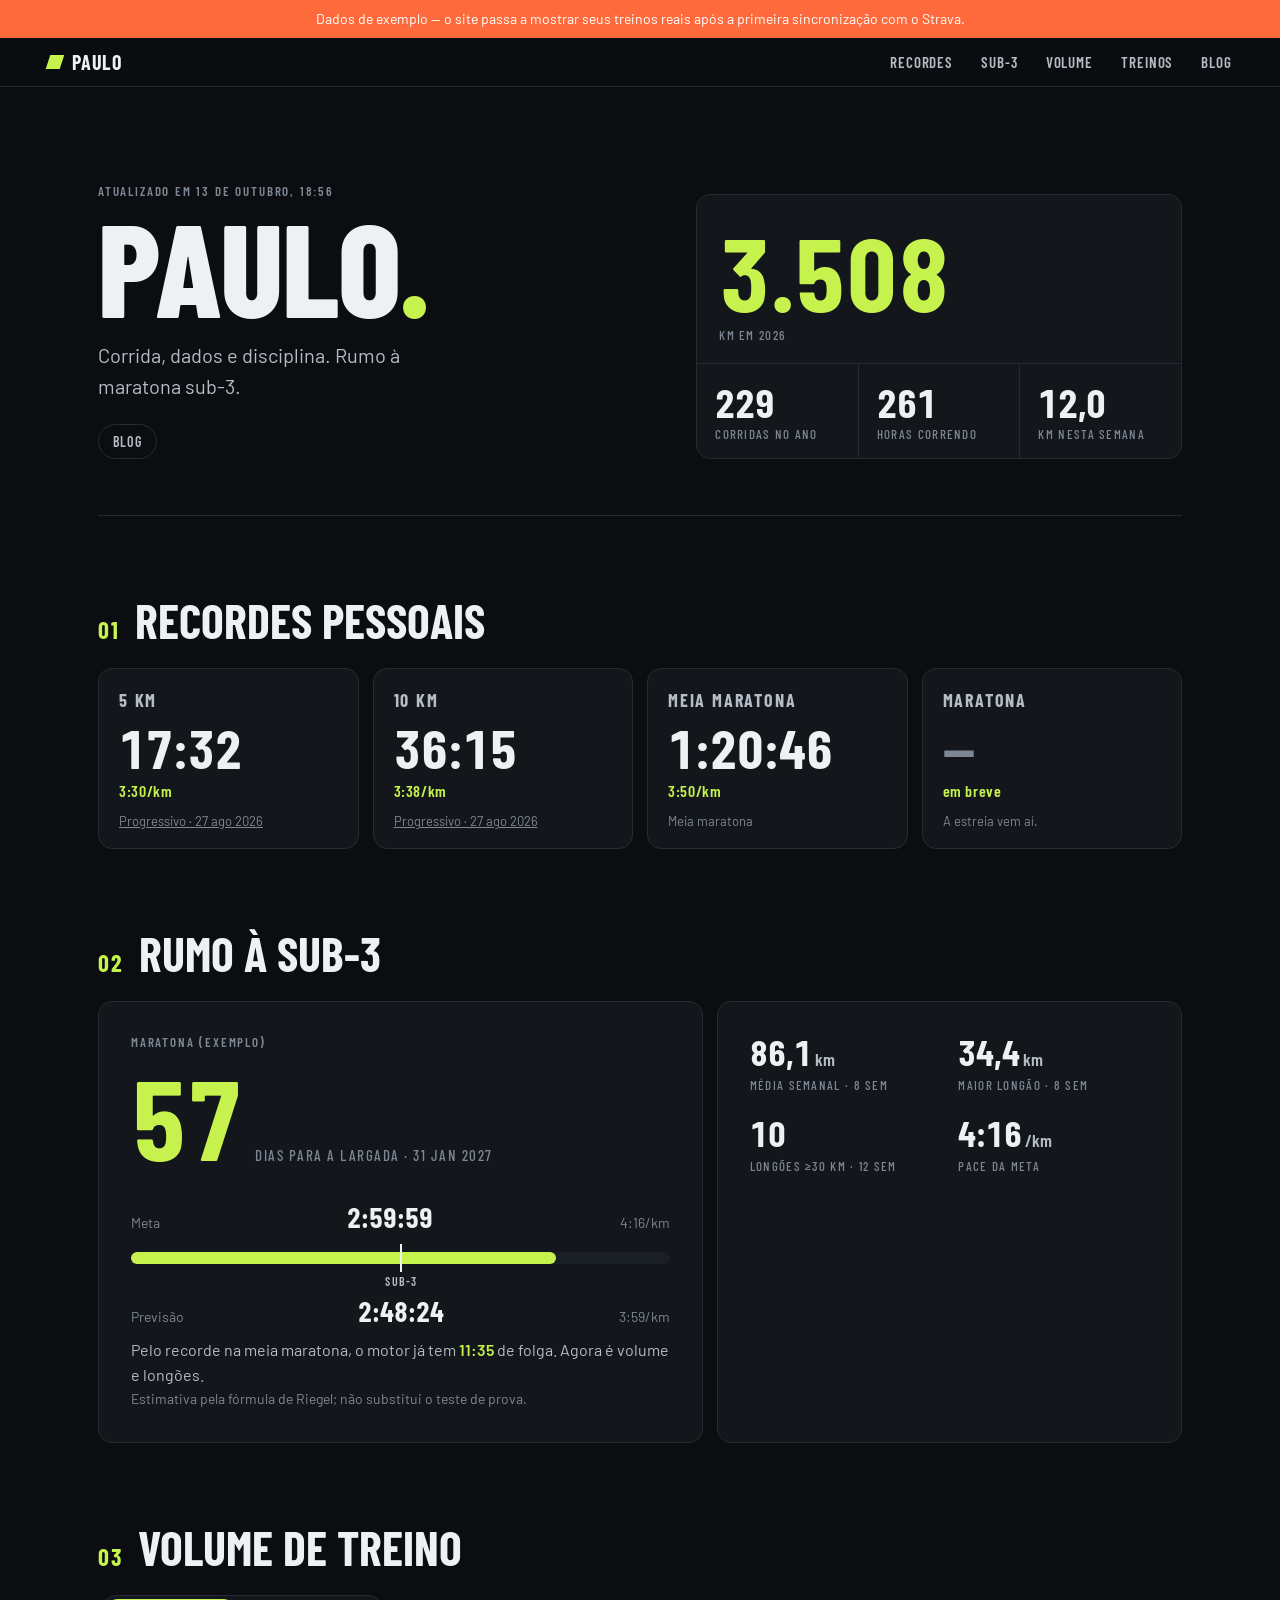
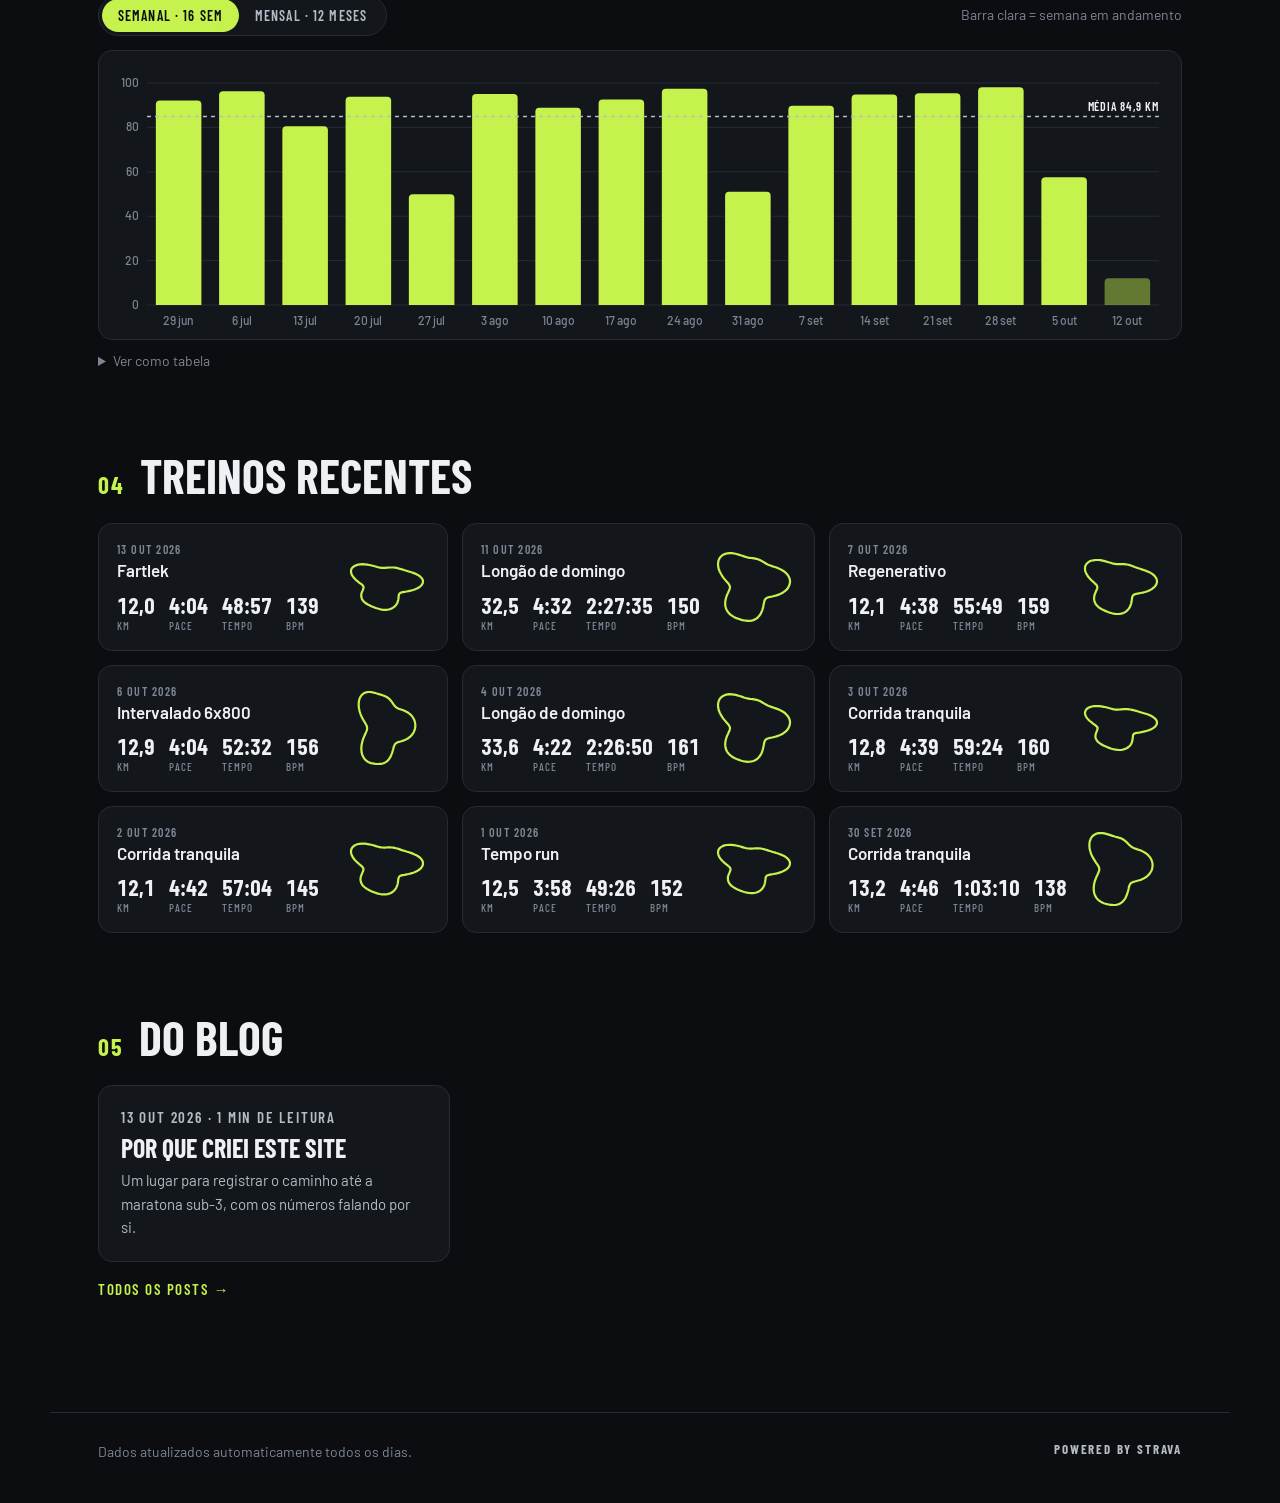
==== site-strava/index.html @ 5a10c97c "Add files via upload" ====
<!doctype html>
<html lang="pt-BR">
<head>
<meta charset="utf-8">
<meta name="viewport" content="width=device-width, initial-scale=1">
<title>Paulo · Corrida</title>
<meta name="description" content="Treinos, recordes e o caminho até a maratona sub-3, direto do Strava.">
<meta name="theme-color" content="#0b0d10">
<link rel="preconnect" href="https://fonts.googleapis.com">
<link rel="preconnect" href="https://fonts.gstatic.com" crossorigin>
<link href="https://fonts.googleapis.com/css2?family=Barlow+Condensed:wght@500;600;700;800&family=Barlow:wght@400;500;600&display=swap" rel="stylesheet">
<link rel="stylesheet" href="assets/style.css">
<link rel="icon" href="assets/icon.svg" type="image/svg+xml">
</head>
<body>
<header class="topbar">
  <a class="brand" href="./"><span class="brand-mark"></span><span id="brand-name">Corrida</span></a>
  <nav>
    <a href="#recordes">Recordes</a>
    <a href="#sub3">Sub-3</a>
    <a href="#volume">Volume</a>
    <a href="#atividades">Treinos</a>
    <a href="blog.html">Blog</a>
  </nav>
</header>

<main>
  <section class="hero">
    <div class="hero-text">
      <p class="eyebrow" id="updated">Carregando dados…</p>
      <h1 id="name">&nbsp;</h1>
      <p class="tagline" id="tagline"></p>
      <div class="links" id="links"></div>
    </div>
    <div class="hero-stats">
      <div class="stat big"><span class="num" id="ytd-km">–</span><span class="lbl">km em <span id="year"></span></span></div>
      <div class="stat"><span class="num" id="ytd-runs">–</span><span class="lbl">corridas no ano</span></div>
      <div class="stat"><span class="num" id="ytd-hours">–</span><span class="lbl">horas correndo</span></div>
      <div class="stat"><span class="num" id="week-km">–</span><span class="lbl">km nesta semana</span></div>
    </div>
  </section>

  <section id="recordes" class="block">
    <h2><span class="idx">01</span>Recordes pessoais</h2>
    <div class="pr-grid" id="prs"></div>
  </section>

  <section id="sub3" class="block">
    <h2><span class="idx">02</span>Rumo à sub-3</h2>
    <div class="sub3">
      <div class="sub3-main">
        <p class="eyebrow" id="race-name">Maratona</p>
        <div class="countdown" id="countdown"></div>
        <div class="gauge" id="gauge"></div>
      </div>
      <div class="sub3-metrics" id="sub3-metrics"></div>
    </div>
  </section>

  <section id="volume" class="block">
    <h2><span class="idx">03</span>Volume de treino</h2>
    <div class="chart-head">
      <div class="seg" role="tablist">
        <button class="on" data-view="weekly" role="tab" aria-selected="true">Semanal<span class="opt"> · 16 sem</span></button>
        <button data-view="monthly" role="tab" aria-selected="false">Mensal<span class="opt"> · 12 meses</span></button>
      </div>
      <p class="chart-note" id="chart-note"></p>
    </div>
    <div class="chart" id="chart"></div>
    <details class="table-view"><summary>Ver como tabela</summary><div id="chart-table"></div></details>
  </section>

  <section id="atividades" class="block">
    <h2><span class="idx">04</span>Treinos recentes</h2>
    <div class="acts" id="acts"></div>
  </section>

  <section id="blog" class="block">
    <h2><span class="idx">05</span>Do blog</h2>
    <div class="posts" id="posts"></div>
    <a class="more" href="blog.html">Todos os posts →</a>
  </section>
</main>

<footer class="foot">
  <span>Dados atualizados automaticamente todos os dias.</span>
  <span class="powered">Powered by Strava</span>
</footer>

<div class="tip" id="tip" role="tooltip"></div>
<script src="assets/app.js"></script>
</body>
</html>
---- site-strava/assets/style.css ----
:root {
  --bg: #0b0d10;
  --surface: #13161b;
  --surface-2: #1a1e25;
  --line: #262b33;
  --text: #eef1f4;
  --text-2: #b4bcc6;
  --muted: #7d8794;
  --accent: #c6f24e;       /* verde-limão: cor de destaque */
  --accent-ink: #0b0d10;
  --hot: #ff6a3d;          /* provas */
  --radius: 14px;
  --display: "Barlow Condensed", "Arial Narrow", sans-serif;
  --body: "Barlow", system-ui, sans-serif;
}

* { box-sizing: border-box; }
html { scroll-behavior: smooth; scroll-padding-top: 72px; }
body {
  margin: 0;
  background: var(--bg);
  color: var(--text);
  font: 400 16px/1.55 var(--body);
  -webkit-font-smoothing: antialiased;
}
a { color: inherit; }
img { max-width: 100%; }

/* ---------- topo */
.topbar {
  position: sticky; top: 0; z-index: 10;
  display: flex; align-items: center; justify-content: space-between; gap: 16px;
  padding: 14px clamp(16px, 4vw, 48px);
  background: rgba(11, 13, 16, .82);
  backdrop-filter: blur(12px);
  border-bottom: 1px solid var(--line);
}
.brand { display: flex; align-items: center; gap: 10px; text-decoration: none;
  font: 700 20px/1 var(--display); letter-spacing: .04em; text-transform: uppercase; }
.brand-mark { width: 14px; height: 14px; background: var(--accent); transform: skewX(-18deg); }
.topbar nav { display: flex; gap: clamp(10px, 2.4vw, 28px); overflow-x: auto; scrollbar-width: none; }
.topbar nav a { text-decoration: none; color: var(--text-2); font: 600 15px var(--display);
  letter-spacing: .06em; text-transform: uppercase; white-space: nowrap; }
.topbar nav a:hover { color: var(--accent); }

main { max-width: 1180px; margin: 0 auto; padding: 0 clamp(16px, 4vw, 48px); }

/* ---------- hero */
.hero {
  display: grid; grid-template-columns: 1.1fr 1fr; gap: clamp(24px, 5vw, 64px);
  align-items: end; padding: clamp(40px, 8vw, 96px) 0 clamp(32px, 5vw, 56px);
  border-bottom: 1px solid var(--line);
}
.eyebrow { margin: 0 0 10px; color: var(--muted); font: 600 13px var(--display);
  letter-spacing: .14em; text-transform: uppercase; }
h1 { margin: 0; font: 800 clamp(56px, 11vw, 132px)/.86 var(--display);
  text-transform: uppercase; letter-spacing: -.01em; }
h1 .dot { color: var(--accent); }
.tagline { margin: 18px 0 0; max-width: 32ch; color: var(--text-2); font-size: clamp(17px, 2vw, 20px); }
.links { display: flex; flex-wrap: wrap; gap: 10px; margin-top: 22px; }
.links a { padding: 8px 14px; border: 1px solid var(--line); border-radius: 999px; text-decoration: none;
  font: 600 14px var(--display); letter-spacing: .08em; text-transform: uppercase; color: var(--text-2); }
.links a:hover { border-color: var(--accent); color: var(--accent); }

.hero-stats { display: grid; grid-template-columns: repeat(3, 1fr); gap: 1px; background: var(--line);
  border: 1px solid var(--line); border-radius: var(--radius); overflow: hidden; }
.stat { background: var(--surface); padding: 18px 18px 16px; display: flex; flex-direction: column; gap: 4px; }
.stat.big { grid-column: 1 / -1; padding: 24px 22px 20px; }
.num { font: 700 clamp(30px, 4vw, 40px)/1 var(--display); font-variant-numeric: tabular-nums; }
.stat.big .num { font-size: clamp(64px, 9vw, 104px); color: var(--accent); }
.lbl { color: var(--muted); font: 500 13px var(--display); letter-spacing: .1em; text-transform: uppercase; }

/* ---------- blocos */
.block { padding: clamp(40px, 7vw, 80px) 0 0; }
h2 { display: flex; align-items: baseline; gap: 14px; margin: 0 0 24px;
  font: 700 clamp(30px, 4.6vw, 48px)/1 var(--display); text-transform: uppercase; }
.idx { color: var(--accent); font-size: .5em; letter-spacing: .1em; }

/* ---------- recordes */
.pr-grid { display: grid; grid-template-columns: repeat(4, 1fr); gap: 14px; }
.pr { position: relative; background: var(--surface); border: 1px solid var(--line); border-radius: var(--radius);
  padding: 20px 20px 18px; overflow: hidden; }
.pr::after { content: ""; position: absolute; inset: auto 0 0 0; height: 3px; background: var(--accent);
  transform: scaleX(0); transform-origin: left; transition: transform .4s; }
.pr:hover::after { transform: scaleX(1); }
.pr-dist { font: 700 18px var(--display); letter-spacing: .1em; text-transform: uppercase; color: var(--text-2); }
.pr-time { margin: 10px 0 6px; font: 700 clamp(40px, 5vw, 54px)/1 var(--display); font-variant-numeric: tabular-nums; }
.pr-pace { color: var(--accent); font: 600 16px var(--display); letter-spacing: .04em; }
.pr-meta { margin-top: 12px; color: var(--muted); font-size: 13px; line-height: 1.4; }
.pr.empty .pr-time { color: var(--muted); }

/* ---------- sub-3 */
.sub3 { display: grid; grid-template-columns: 1.3fr 1fr; gap: 14px; }
.sub3-main, .sub3-metrics { background: var(--surface); border: 1px solid var(--line); border-radius: var(--radius);
  padding: clamp(20px, 3vw, 32px); }
.countdown { display: flex; align-items: baseline; gap: 12px; margin-bottom: 28px; }
.countdown .num { font-size: clamp(64px, 10vw, 112px); color: var(--accent); }
.countdown .lbl { font-size: 15px; }
.gauge-row { display: flex; justify-content: space-between; align-items: baseline; gap: 12px; margin-bottom: 10px; }
.gauge-row strong { font: 700 28px var(--display); font-variant-numeric: tabular-nums; }
.gauge-row span { color: var(--muted); font-size: 14px; }
.track { position: relative; height: 12px; border-radius: 999px; background: var(--surface-2); margin: 18px 0 30px; }
.track .fill { position: absolute; inset: 0 auto 0 0; border-radius: 999px; background: var(--accent); }
.track .mark { position: absolute; top: -8px; bottom: -8px; width: 2px; background: var(--text); }
.track .mark span { position: absolute; top: 30px; left: 50%; transform: translateX(-50%); white-space: nowrap;
  font: 600 12px var(--display); letter-spacing: .1em; text-transform: uppercase; color: var(--text-2); }
.verdict { margin: 6px 0 0; color: var(--text-2); }
.verdict b { color: var(--accent); font-weight: 600; }
.sub3-metrics { display: grid; grid-template-columns: 1fr 1fr; gap: 22px 18px; align-content: start; }
.metric .num { font-size: 36px; }
.metric .unit { font: 600 18px var(--display); color: var(--text-2); margin-left: 3px; }
.metric .lbl { display: block; margin-top: 4px; }

/* ---------- gráfico */
.chart-head { display: flex; justify-content: space-between; align-items: center; flex-wrap: wrap; gap: 12px; margin-bottom: 14px; }
.seg { display: inline-flex; background: var(--surface); border: 1px solid var(--line); border-radius: 999px; padding: 3px; }
.seg button { border: 0; background: none; color: var(--text-2); padding: 8px 16px; border-radius: 999px; cursor: pointer;
  font: 600 14px var(--display); letter-spacing: .08em; text-transform: uppercase; }
.seg button.on { background: var(--accent); color: var(--accent-ink); }
.chart-note { margin: 0; color: var(--muted); font-size: 14px; }
.chart { background: var(--surface); border: 1px solid var(--line); border-radius: var(--radius); padding: 20px 14px 8px; }
.chart svg { display: block; width: 100%; height: auto; overflow: visible; }
.chart .grid line { stroke: var(--line); stroke-width: 1; }
.chart .axis text { fill: var(--muted); font: 500 12px var(--body); }
.chart .bar { fill: var(--accent); transition: opacity .15s; }
.chart .bar.current { fill: var(--accent); opacity: .45; }
.chart .avg { stroke: var(--text-2); stroke-width: 1.5; stroke-dasharray: 4 4; }
.chart .avg-lbl { paint-order: stroke; stroke: var(--surface); stroke-width: 5px; stroke-linejoin: round; fill: var(--text); font: 600 12px var(--display); letter-spacing: .08em; text-transform: uppercase; }
.chart .hit { fill: transparent; cursor: default; }
.chart g.col:hover .bar { opacity: 1; filter: brightness(1.15); }
.chart svg:hover g.col:not(:hover) .bar { opacity: .4; }
.table-view { margin-top: 10px; color: var(--muted); font-size: 14px; }
.table-view summary { cursor: pointer; }
.table-view table { width: 100%; max-width: 420px; border-collapse: collapse; margin-top: 10px; color: var(--text-2); }
.table-view td, .table-view th { text-align: left; padding: 6px 8px; border-bottom: 1px solid var(--line); font-variant-numeric: tabular-nums; }
.table-view td:last-child, .table-view th:last-child { text-align: right; }

.tip { position: fixed; z-index: 20; pointer-events: none; opacity: 0; transform: translate(-50%, -100%);
  background: var(--text); color: var(--bg); padding: 8px 12px; border-radius: 8px; font-size: 13px; line-height: 1.35;
  white-space: nowrap; transition: opacity .1s; }
.tip b { font: 700 18px var(--display); }

/* ---------- atividades */
.acts { display: grid; grid-template-columns: repeat(3, 1fr); gap: 14px; }
.act { display: grid; grid-template-columns: 1fr 84px; gap: 12px; background: var(--surface); border: 1px solid var(--line);
  border-radius: var(--radius); padding: 18px; text-decoration: none; transition: border-color .2s, transform .2s; }
.act:hover { border-color: #3a414c; transform: translateY(-2px); }
.act-date { color: var(--muted); font: 600 12px var(--display); letter-spacing: .12em; text-transform: uppercase; }
.act-name { margin: 4px 0 12px; font: 600 17px/1.25 var(--body); }
.act-stats { display: grid; grid-template-columns: repeat(4, auto); justify-content: start; gap: 14px; }
.act-stats div { display: flex; flex-direction: column; }
.act-stats b { font: 700 22px/1 var(--display); font-variant-numeric: tabular-nums; }
.act-stats small { color: var(--muted); font: 500 11px var(--display); letter-spacing: .1em; text-transform: uppercase; margin-top: 3px; }
.route { width: 84px; height: 84px; align-self: center; }
.route path { fill: none; stroke: var(--accent); stroke-width: 2.2; stroke-linejoin: round; stroke-linecap: round; }
.race-tag { display: inline-block; margin-left: 8px; padding: 2px 7px; border-radius: 4px; background: var(--hot); color: #fff;
  font: 700 11px var(--display); letter-spacing: .1em; vertical-align: 1px; }

/* ---------- blog */
.posts { display: grid; grid-template-columns: repeat(3, 1fr); gap: 14px; }
.post-card { display: flex; flex-direction: column; gap: 8px; background: var(--surface); border: 1px solid var(--line);
  border-radius: var(--radius); padding: 22px; text-decoration: none; transition: border-color .2s; }
.post-card:hover { border-color: var(--accent); }
.post-card .act-date { margin: 0; }
.post-card h3 { margin: 0; font: 700 26px/1.05 var(--display); text-transform: uppercase; }
.post-card p { margin: 0; color: var(--text-2); font-size: 15px; }
.more { display: inline-block; margin-top: 18px; color: var(--accent); text-decoration: none;
  font: 600 15px var(--display); letter-spacing: .1em; text-transform: uppercase; }
.empty-note { color: var(--muted); }

/* ---------- páginas do blog */
.page { max-width: 760px; margin: 0 auto; padding: clamp(40px, 7vw, 80px) clamp(16px, 4vw, 24px) 0; }
.page h1 { font-size: clamp(48px, 9vw, 88px); }
.post-list { display: grid; gap: 14px; margin-top: 36px; }
.article h1 { font-size: clamp(40px, 7vw, 68px); line-height: .95; }
.article .meta { color: var(--muted); font: 600 13px var(--display); letter-spacing: .12em; text-transform: uppercase; margin: 16px 0 36px; }
.prose { font-size: 18px; line-height: 1.75; color: #d9dee4; }
.prose h2 { font-size: 32px; margin: 44px 0 14px; display: block; }
.prose h3 { font: 700 24px var(--display); text-transform: uppercase; margin: 32px 0 10px; }
.prose a { color: var(--accent); }
.prose blockquote { margin: 28px 0; padding: 4px 0 4px 20px; border-left: 3px solid var(--accent); color: var(--text-2); font-style: italic; }
.prose code { background: var(--surface-2); padding: 2px 6px; border-radius: 4px; font-size: .88em; }
.prose pre { background: var(--surface); border: 1px solid var(--line); padding: 16px; border-radius: 10px; overflow-x: auto; }
.prose pre code { background: none; padding: 0; }
.prose img { border-radius: 10px; }
.prose table { border-collapse: collapse; width: 100%; }
.prose td, .prose th { border-bottom: 1px solid var(--line); padding: 8px; text-align: left; }
.back { display: inline-block; margin-bottom: 28px; color: var(--muted); text-decoration: none;
  font: 600 14px var(--display); letter-spacing: .1em; text-transform: uppercase; }
.back:hover { color: var(--accent); }

/* ---------- rodapé */
.foot { max-width: 1180px; margin: clamp(56px, 9vw, 110px) auto 0; padding: 28px clamp(16px, 4vw, 48px) 40px;
  display: flex; justify-content: space-between; flex-wrap: wrap; gap: 12px; border-top: 1px solid var(--line);
  color: var(--muted); font-size: 14px; }
.powered { font: 700 13px var(--display); letter-spacing: .14em; text-transform: uppercase; color: var(--text-2); }

.demo-banner { background: var(--hot); color: #fff; text-align: center; padding: 8px 16px; font-size: 14px; }

/* ---------- responsivo */
@media (max-width: 960px) {
  .hero, .sub3 { grid-template-columns: 1fr; }
  .pr-grid { grid-template-columns: repeat(2, 1fr); }
  .acts, .posts { grid-template-columns: repeat(2, 1fr); }
}
@media (max-width: 620px) {
  .topbar nav a:not([href="blog.html"]) { display: none; }
  .acts, .posts { grid-template-columns: 1fr; }
  .pr { padding: 16px; }
  .seg .opt { display: none; }
  .hero-stats { grid-template-columns: repeat(3, 1fr); }
  .stat { padding: 14px 12px; }
  .num { font-size: 28px; }
}
@media (prefers-reduced-motion: reduce) { * { transition: none !important; scroll-behavior: auto !important; } }
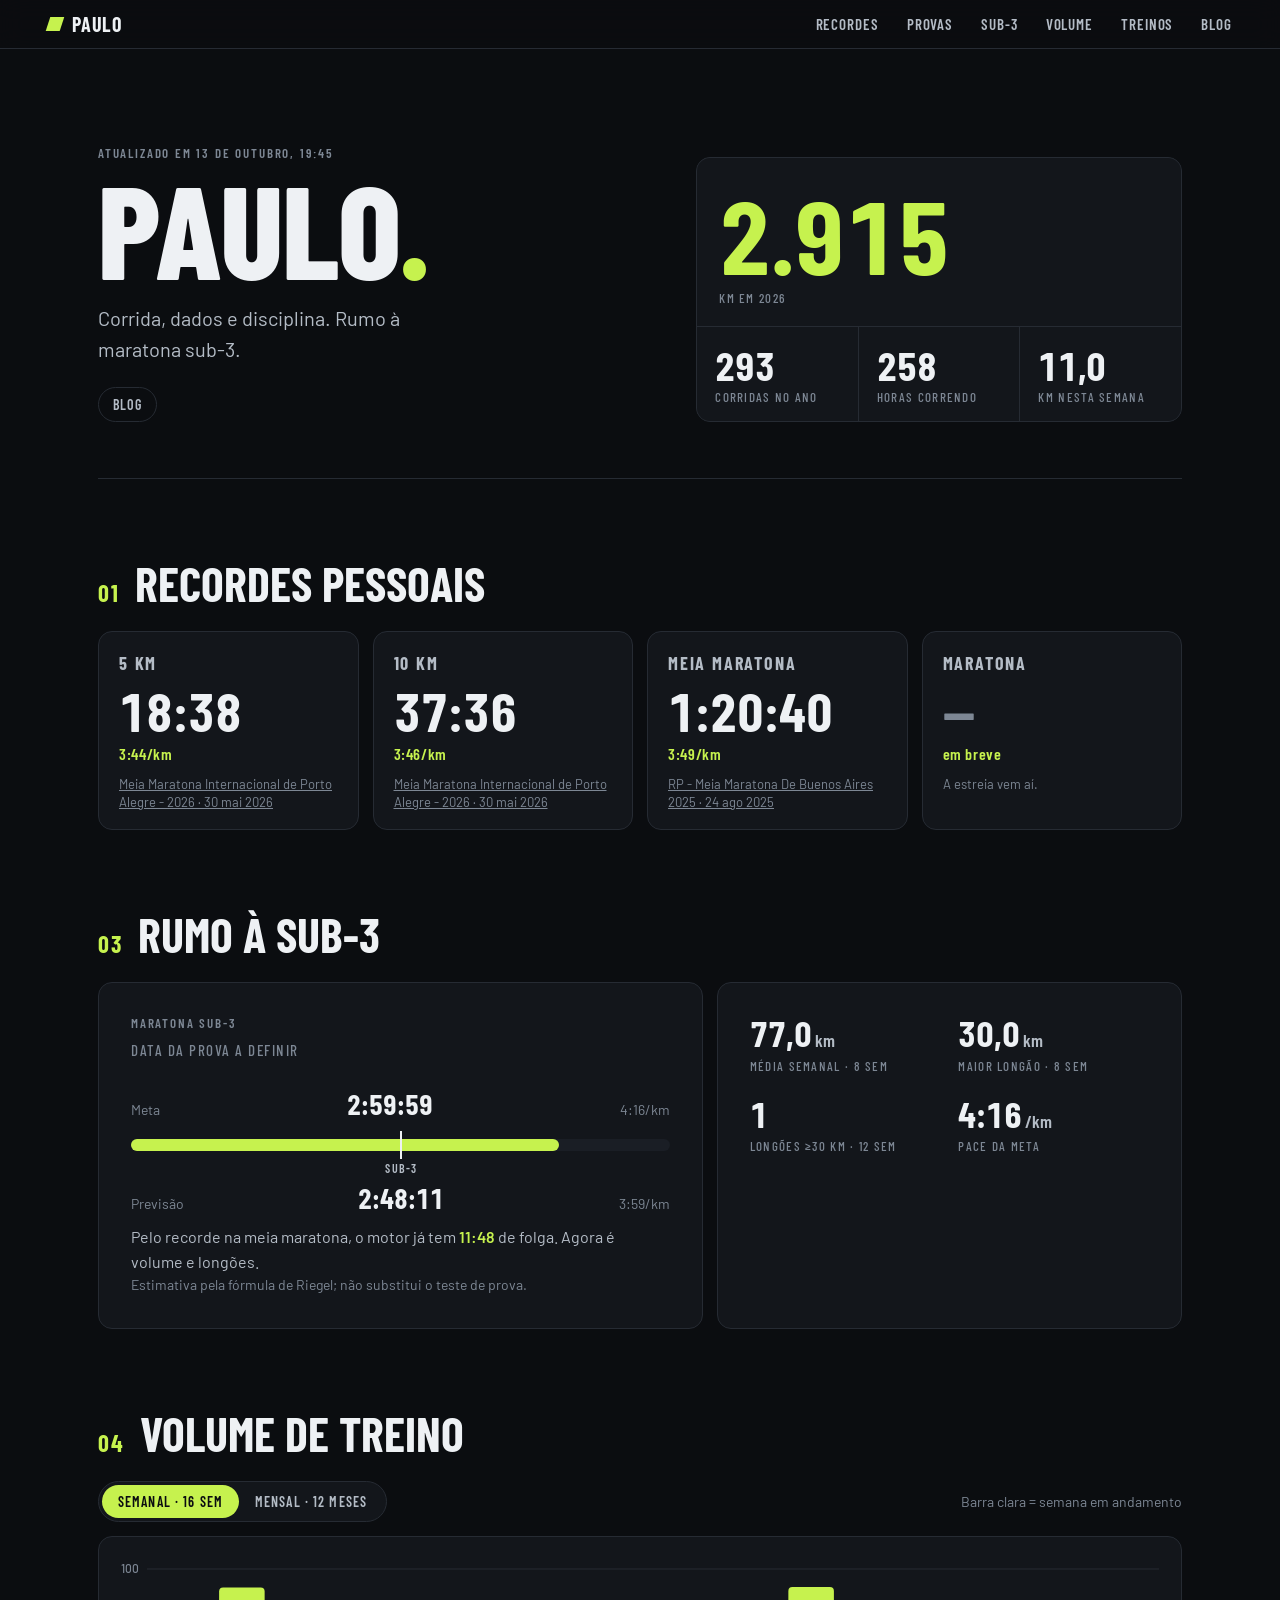
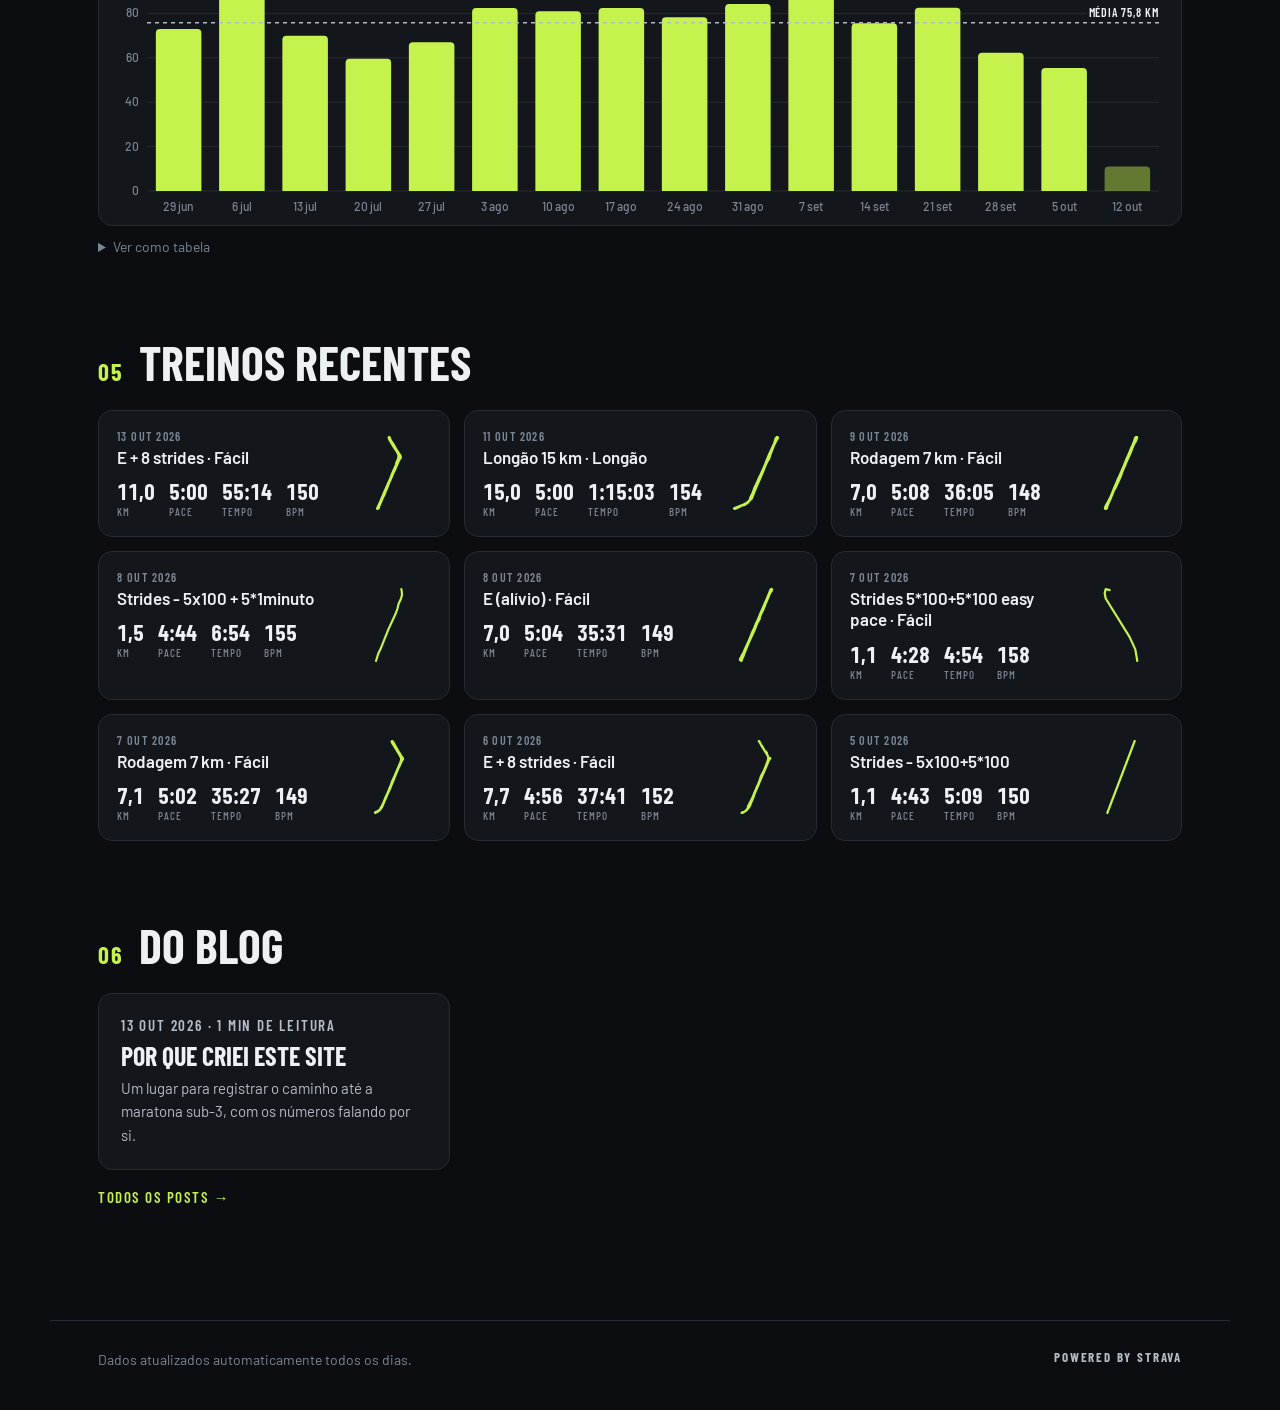
==== commit e70d8f5a: "Add files via upload" ====
--- a/site-strava/index.html
+++ b/site-strava/index.html
@@ -17,6 +17,7 @@
   <a class="brand" href="./"><span class="brand-mark"></span><span id="brand-name">Corrida</span></a>
   <nav>
     <a href="#recordes">Recordes</a>
+    <a href="#provas">Provas</a>
     <a href="#sub3">Sub-3</a>
     <a href="#volume">Volume</a>
     <a href="#atividades">Treinos</a>
@@ -45,8 +46,13 @@
     <div class="pr-grid" id="prs"></div>
   </section>
 
+  <section id="provas" class="block">
+    <h2><span class="idx">02</span>Provas-alvo</h2>
+    <div class="races" id="races"></div>
+  </section>
+
   <section id="sub3" class="block">
-    <h2><span class="idx">02</span>Rumo à sub-3</h2>
+    <h2><span class="idx">03</span>Rumo à sub-3</h2>
     <div class="sub3">
       <div class="sub3-main">
         <p class="eyebrow" id="race-name">Maratona</p>
@@ -58,7 +64,7 @@
   </section>
 
   <section id="volume" class="block">
-    <h2><span class="idx">03</span>Volume de treino</h2>
+    <h2><span class="idx">04</span>Volume de treino</h2>
     <div class="chart-head">
       <div class="seg" role="tablist">
         <button class="on" data-view="weekly" role="tab" aria-selected="true">Semanal<span class="opt"> · 16 sem</span></button>
@@ -71,12 +77,12 @@
   </section>
 
   <section id="atividades" class="block">
-    <h2><span class="idx">04</span>Treinos recentes</h2>
+    <h2><span class="idx">05</span>Treinos recentes</h2>
     <div class="acts" id="acts"></div>
   </section>
 
   <section id="blog" class="block">
-    <h2><span class="idx">05</span>Do blog</h2>
+    <h2><span class="idx">06</span>Do blog</h2>
     <div class="posts" id="posts"></div>
     <a class="more" href="blog.html">Todos os posts →</a>
   </section>
--- a/site-strava/assets/style.css
+++ b/site-strava/assets/style.css
@@ -88,6 +88,23 @@
 .pr-pace { color: var(--accent); font: 600 16px var(--display); letter-spacing: .04em; }
 .pr-meta { margin-top: 12px; color: var(--muted); font-size: 13px; line-height: 1.4; }
 .pr.empty .pr-time { color: var(--muted); }
+
+/* ---------- provas-alvo */
+.races { display: grid; grid-template-columns: repeat(3, 1fr); gap: 14px; }
+.race { position: relative; display: flex; flex-direction: column; gap: 6px; background: var(--surface);
+  border: 1px solid var(--line); border-radius: var(--radius); padding: 22px; overflow: hidden; }
+.race.main { border-color: var(--accent); }
+.race-badge { position: absolute; top: 16px; right: 16px; padding: 3px 8px; border-radius: 4px; background: var(--accent);
+  color: var(--accent-ink); font: 700 11px var(--display); letter-spacing: .1em; }
+.race-dist { color: var(--accent); font: 700 14px var(--display); letter-spacing: .12em; text-transform: uppercase; }
+.race-name { margin: 0; padding-right: 64px; font: 700 26px/1.05 var(--display); text-transform: uppercase; }
+.race-place { color: var(--muted); font-size: 14px; }
+.race-count { display: flex; align-items: baseline; gap: 8px; margin: 14px 0 6px; }
+.race-count .num { font-size: 56px; }
+.race-rows { display: grid; gap: 6px; margin-top: auto; padding-top: 14px; border-top: 1px solid var(--line); }
+.race-rows div { display: flex; justify-content: space-between; gap: 12px; font-size: 14px; color: var(--text-2); }
+.race-rows b { color: var(--text); font: 700 18px var(--display); font-variant-numeric: tabular-nums; }
+.race.past { opacity: .55; }
 
 /* ---------- sub-3 */
 .sub3 { display: grid; grid-template-columns: 1.3fr 1fr; gap: 14px; }
@@ -201,11 +218,11 @@
 @media (max-width: 960px) {
   .hero, .sub3 { grid-template-columns: 1fr; }
   .pr-grid { grid-template-columns: repeat(2, 1fr); }
-  .acts, .posts { grid-template-columns: repeat(2, 1fr); }
+  .acts, .posts, .races { grid-template-columns: repeat(2, 1fr); }
 }
 @media (max-width: 620px) {
   .topbar nav a:not([href="blog.html"]) { display: none; }
-  .acts, .posts { grid-template-columns: 1fr; }
+  .acts, .posts, .races { grid-template-columns: 1fr; }
   .pr { padding: 16px; }
   .seg .opt { display: none; }
   .hero-stats { grid-template-columns: repeat(3, 1fr); }
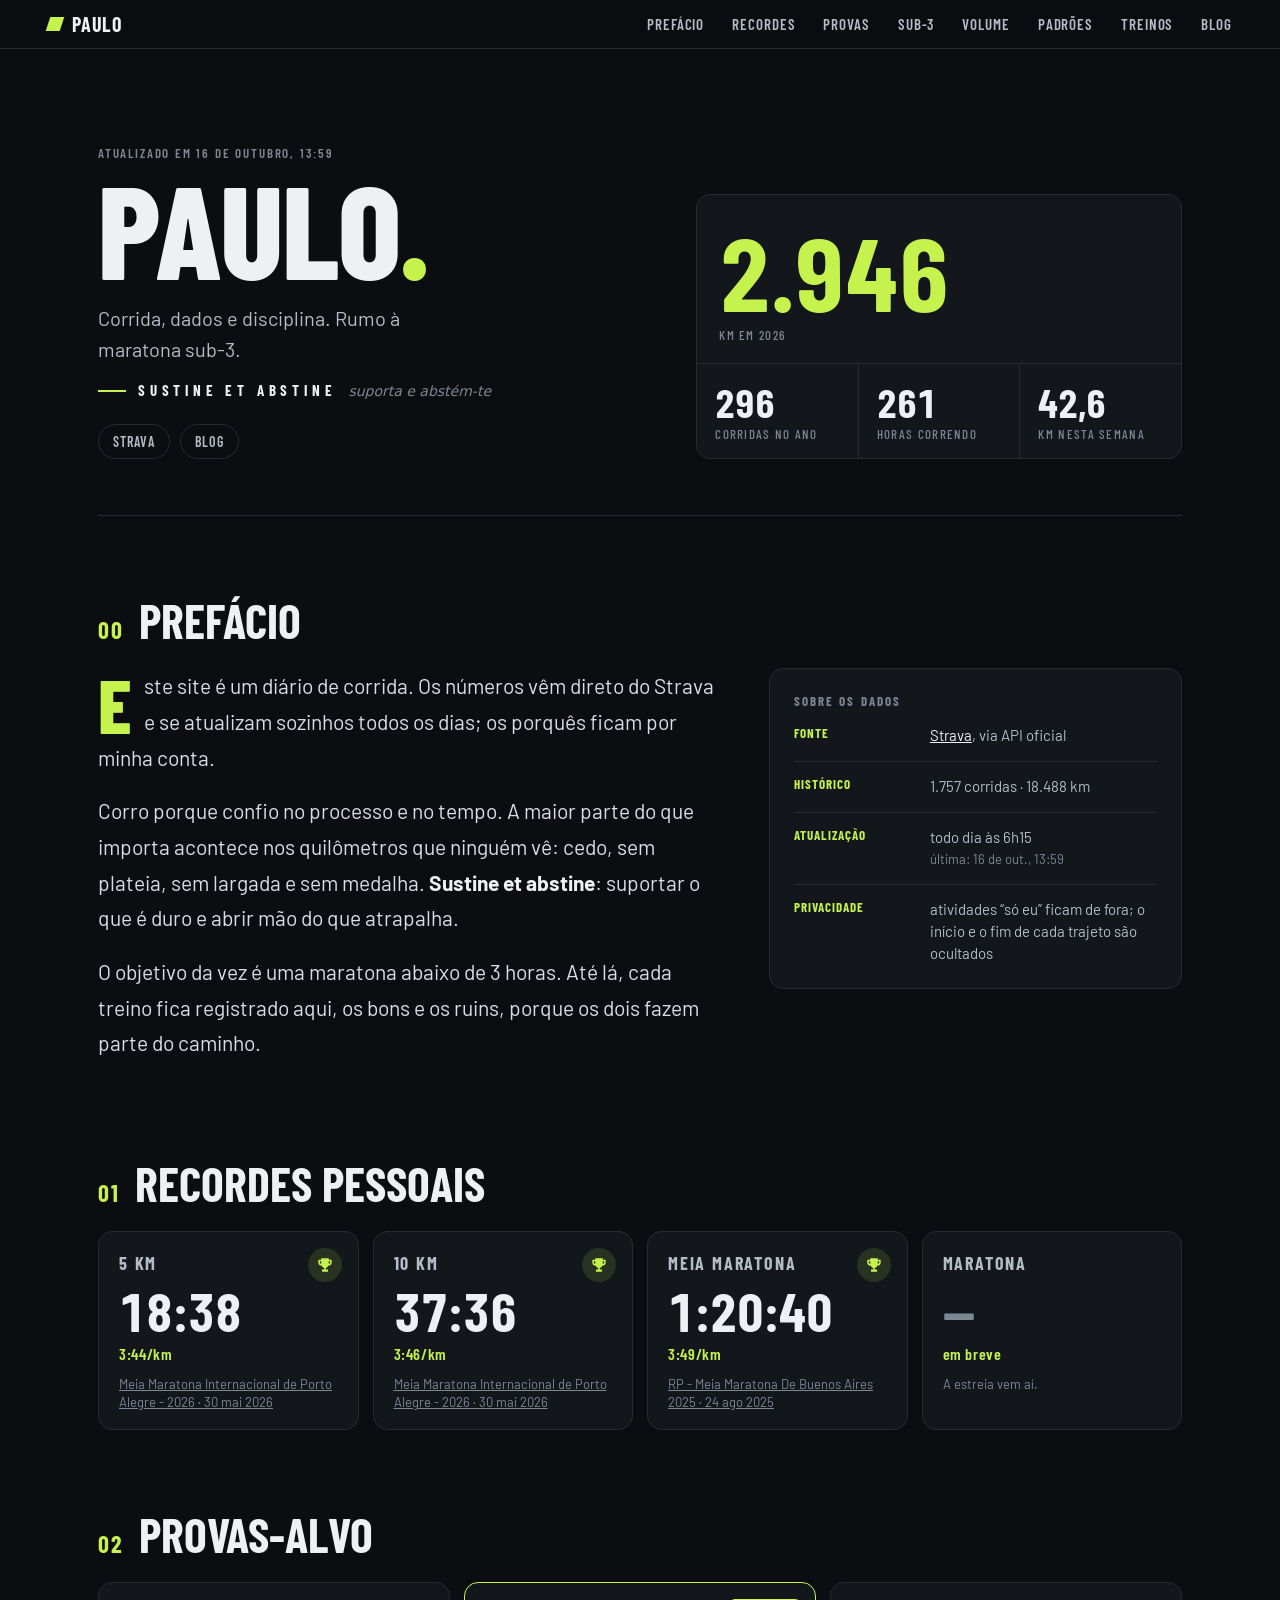
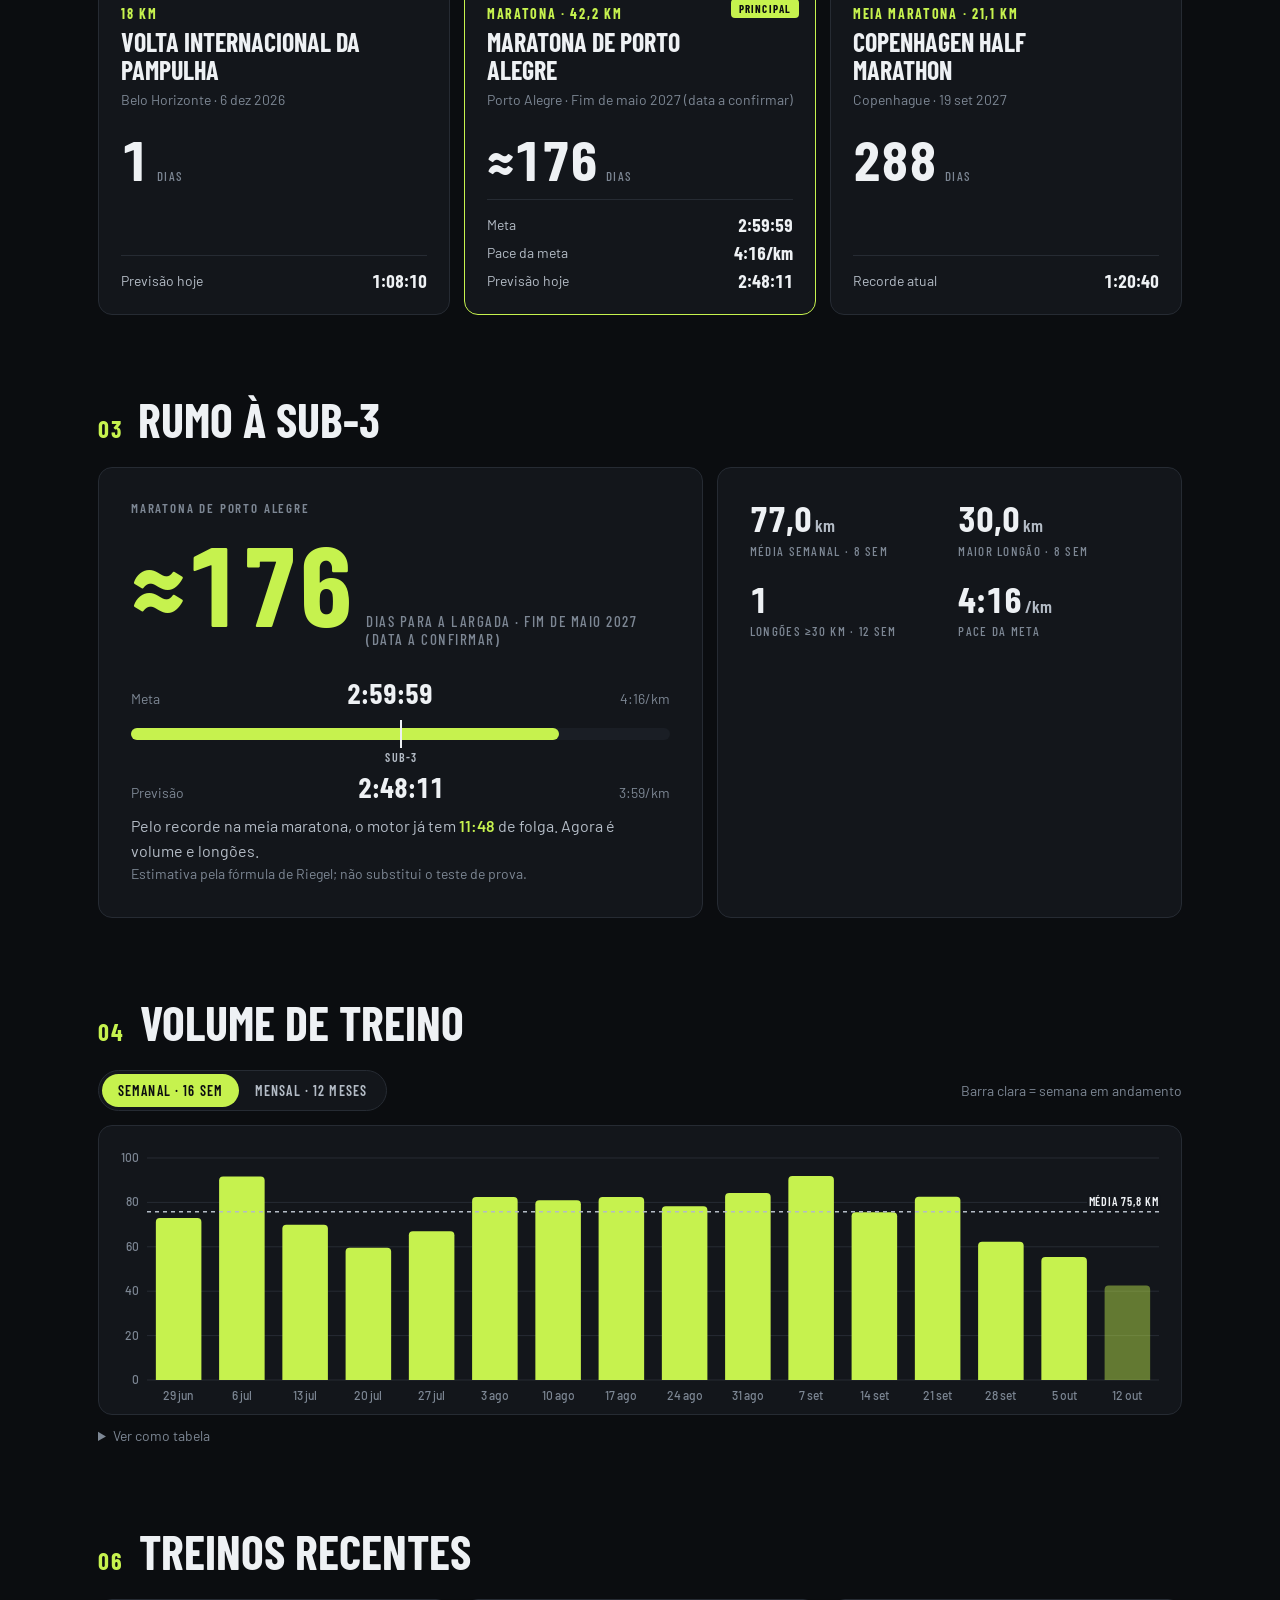
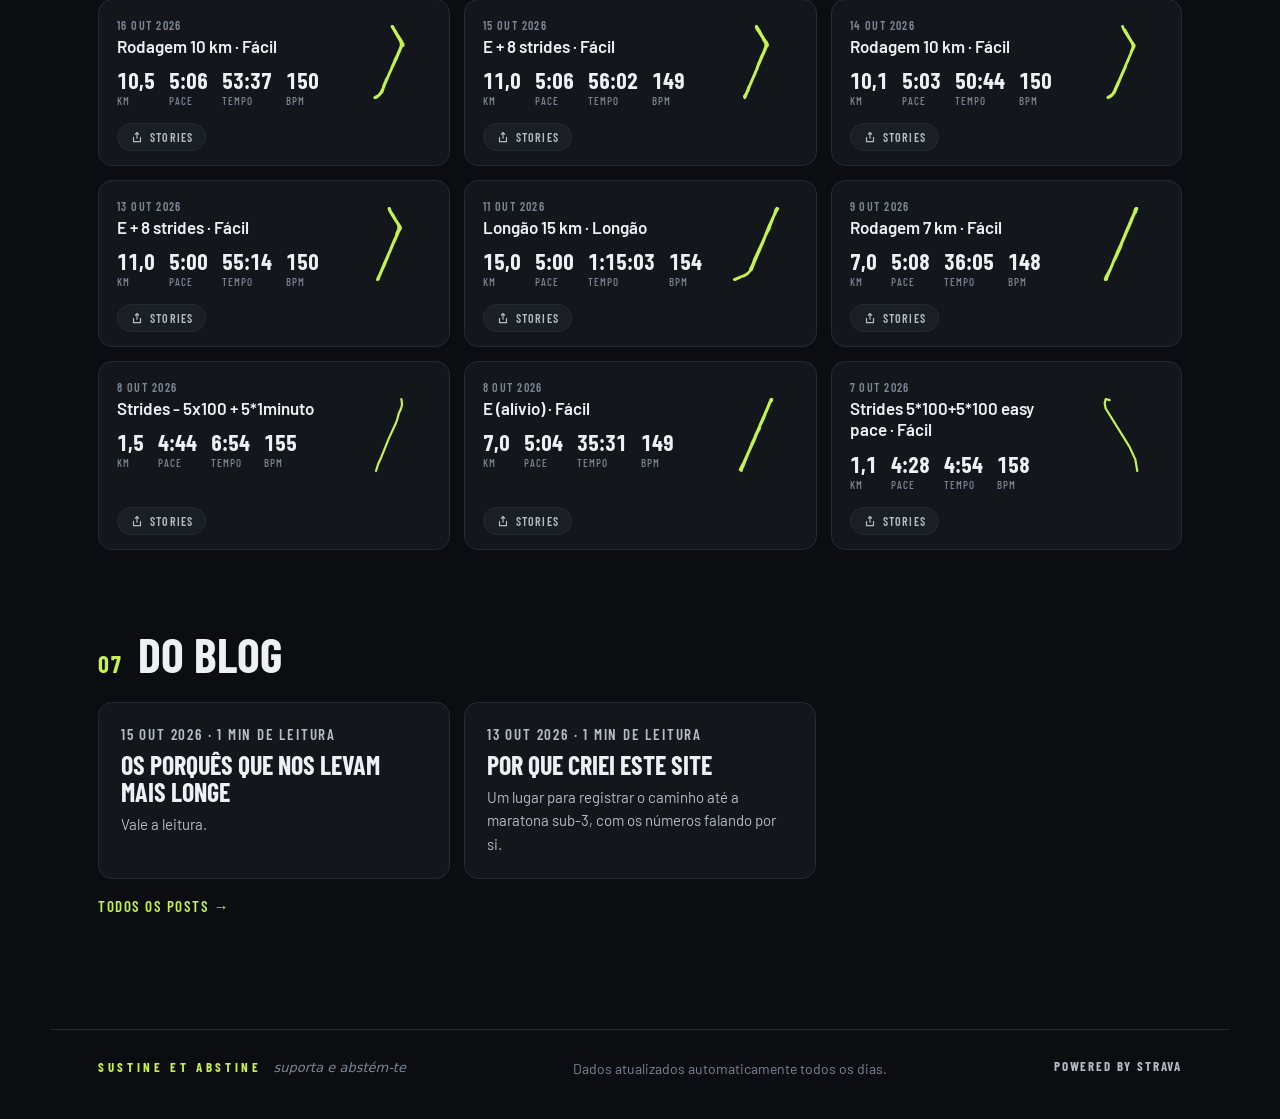
==== commit 8cda01c3: "Add files via upload" ====
--- a/site-strava/index.html
+++ b/site-strava/index.html
@@ -16,10 +16,12 @@
 <header class="topbar">
   <a class="brand" href="./"><span class="brand-mark"></span><span id="brand-name">Corrida</span></a>
   <nav>
+    <a href="#prefacio">Prefácio</a>
     <a href="#recordes">Recordes</a>
     <a href="#provas">Provas</a>
     <a href="#sub3">Sub-3</a>
     <a href="#volume">Volume</a>
+    <a href="#padroes">Padrões</a>
     <a href="#atividades">Treinos</a>
     <a href="blog.html">Blog</a>
   </nav>
@@ -38,6 +40,14 @@
       <div class="stat"><span class="num" id="ytd-runs">–</span><span class="lbl">corridas no ano</span></div>
       <div class="stat"><span class="num" id="ytd-hours">–</span><span class="lbl">horas correndo</span></div>
       <div class="stat"><span class="num" id="week-km">–</span><span class="lbl">km nesta semana</span></div>
+    </div>
+  </section>
+
+  <section id="prefacio" class="block">
+    <h2><span class="idx">00</span>Prefácio</h2>
+    <div class="preface">
+      <div class="preface-text prose" id="preface-text"></div>
+      <aside class="about-data" id="about-data" aria-label="Sobre os dados"></aside>
     </div>
   </section>
 
@@ -76,13 +86,28 @@
     <details class="table-view"><summary>Ver como tabela</summary><div id="chart-table"></div></details>
   </section>
 
+  <section id="padroes" class="block">
+    <h2><span class="idx">05</span>Padrões</h2>
+    <div class="patterns">
+      <figure class="radar-card">
+        <figcaption><span class="radar-title">Quando eu corro</span><span class="radar-sub" id="hour-sub"></span></figcaption>
+        <div class="radar" id="radar-hour"></div>
+      </figure>
+      <figure class="radar-card">
+        <figcaption><span class="radar-title">Distância média por dia</span><span class="radar-sub" id="wd-sub"></span></figcaption>
+        <div class="radar" id="radar-wd"></div>
+      </figure>
+    </div>
+    <details class="table-view"><summary>Ver como tabela</summary><div id="patterns-table"></div></details>
+  </section>
+
   <section id="atividades" class="block">
-    <h2><span class="idx">05</span>Treinos recentes</h2>
+    <h2><span class="idx">06</span>Treinos recentes</h2>
     <div class="acts" id="acts"></div>
   </section>
 
   <section id="blog" class="block">
-    <h2><span class="idx">06</span>Do blog</h2>
+    <h2><span class="idx">07</span>Do blog</h2>
     <div class="posts" id="posts"></div>
     <a class="more" href="blog.html">Todos os posts →</a>
   </section>
--- a/site-strava/assets/style.css
+++ b/site-strava/assets/style.css
@@ -56,6 +56,13 @@
 h1 { margin: 0; font: 800 clamp(56px, 11vw, 132px)/.86 var(--display);
   text-transform: uppercase; letter-spacing: -.01em; }
 h1 .dot { color: var(--accent); }
+.motto, .foot-motto { display: flex; align-items: baseline; flex-wrap: wrap; gap: 4px 12px; margin: 0; }
+.motto { margin-top: 16px; }
+.motto::before { content: ""; align-self: center; width: 28px; height: 2px; background: var(--accent); }
+.motto-la { color: var(--text); font: 700 15px var(--display); letter-spacing: .32em; text-transform: uppercase; }
+.motto-pt { color: var(--muted); font-size: 14px; font-style: italic; }
+.foot-motto .motto-la { font-size: 13px; letter-spacing: .28em; color: var(--accent); }
+.foot-motto .motto-pt { font-size: 13px; }
 .tagline { margin: 18px 0 0; max-width: 32ch; color: var(--text-2); font-size: clamp(17px, 2vw, 20px); }
 .links { display: flex; flex-wrap: wrap; gap: 10px; margin-top: 22px; }
 .links a { padding: 8px 14px; border: 1px solid var(--line); border-radius: 999px; text-decoration: none;
@@ -76,6 +83,39 @@
   font: 700 clamp(30px, 4.6vw, 48px)/1 var(--display); text-transform: uppercase; }
 .idx { color: var(--accent); font-size: .5em; letter-spacing: .1em; }
 
+/* ---------- prefácio */
+.preface { display: grid; grid-template-columns: minmax(0, 1.5fr) minmax(0, 1fr); gap: clamp(24px, 4vw, 56px); align-items: start; }
+.preface-text p { margin: 0 0 18px; font-size: clamp(18px, 1.8vw, 21px); line-height: 1.7; color: #d9dee4; max-width: 60ch; }
+.preface-text p:first-child::first-letter { float: left; margin: 6px 12px 0 0; font: 800 76px/.8 var(--display); color: var(--accent); }
+.preface-text strong { color: var(--text); }
+.preface-text a { color: var(--accent); }
+.about-data { background: var(--surface); border: 1px solid var(--line); border-radius: var(--radius); padding: 24px; }
+.about-title { margin: 0 0 16px; color: var(--muted); font: 700 13px var(--display); letter-spacing: .16em; text-transform: uppercase; }
+.about-data dl { margin: 0; display: grid; gap: 14px; }
+.about-row { display: grid; grid-template-columns: 124px minmax(0, 1fr); gap: 12px; padding-top: 14px; border-top: 1px solid var(--line); }
+.about-row:first-child { padding-top: 0; border-top: 0; }
+.about-row dt { color: var(--accent); font: 700 13px var(--display); letter-spacing: .08em; text-transform: uppercase; }
+.about-row dd { margin: 0; color: var(--text-2); font-size: 15px; line-height: 1.45; }
+.about-row dd a { color: var(--text); }
+.about-row .muted { color: var(--muted); font-size: 13px; }
+
+/* ---------- padrões (radar) */
+.patterns { display: grid; grid-template-columns: repeat(2, minmax(0, 1fr)); gap: 14px; }
+.radar-card { margin: 0; background: var(--surface); border: 1px solid var(--line); border-radius: var(--radius); padding: 22px 18px 10px; }
+.radar-card figcaption { display: flex; flex-direction: column; align-items: center; gap: 4px; text-align: center; }
+.radar-title { font: 700 20px var(--display); letter-spacing: .12em; text-transform: uppercase; }
+.radar-sub { color: var(--muted); font-size: 14px; }
+.radar svg { display: block; width: 100%; max-width: 440px; height: auto; margin: 0 auto; overflow: visible; }
+.r-grid { fill: none; stroke: var(--line); stroke-width: 1; }
+.r-spoke { stroke: var(--line); stroke-width: 1; }
+.r-ring { fill: var(--muted); font: 500 10px var(--body); }
+.r-area { fill: rgba(198, 242, 78, .14); stroke: var(--accent); stroke-width: 2; stroke-linejoin: round; }
+.r-dot { fill: var(--accent); stroke: var(--surface); stroke-width: 2; }
+.r-label { fill: var(--text-2); font: 600 14px var(--display); letter-spacing: .06em; }
+.r-sublabel { fill: var(--muted); font: 500 11px var(--body); }
+.r-hit { fill: transparent; }
+.tables { display: flex; flex-wrap: wrap; gap: 24px; }
+
 /* ---------- recordes */
 .pr-grid { display: grid; grid-template-columns: repeat(4, 1fr); gap: 14px; }
 .pr { position: relative; background: var(--surface); border: 1px solid var(--line); border-radius: var(--radius);
@@ -83,7 +123,10 @@
 .pr::after { content: ""; position: absolute; inset: auto 0 0 0; height: 3px; background: var(--accent);
   transform: scaleX(0); transform-origin: left; transition: transform .4s; }
 .pr:hover::after { transform: scaleX(1); }
-.pr-dist { font: 700 18px var(--display); letter-spacing: .1em; text-transform: uppercase; color: var(--text-2); }
+.pr-trophy { position: absolute; top: 16px; right: 16px; width: 34px; height: 34px; display: grid; place-items: center;
+  border-radius: 50%; background: rgba(198, 242, 78, .12); }
+.pr-trophy svg { width: 18px; height: 18px; fill: var(--accent); }
+.pr-dist { padding-right: 40px; font: 700 18px var(--display); letter-spacing: .1em; text-transform: uppercase; color: var(--text-2); }
 .pr-time { margin: 10px 0 6px; font: 700 clamp(40px, 5vw, 54px)/1 var(--display); font-variant-numeric: tabular-nums; }
 .pr-pace { color: var(--accent); font: 600 16px var(--display); letter-spacing: .04em; }
 .pr-meta { margin-top: 12px; color: var(--muted); font-size: 13px; line-height: 1.4; }
@@ -159,9 +202,17 @@
 
 /* ---------- atividades */
 .acts { display: grid; grid-template-columns: repeat(3, 1fr); gap: 14px; }
-.act { display: grid; grid-template-columns: 1fr 84px; gap: 12px; background: var(--surface); border: 1px solid var(--line);
-  border-radius: var(--radius); padding: 18px; text-decoration: none; transition: border-color .2s, transform .2s; }
+.act { position: relative; display: grid; grid-template-columns: 1fr 84px; gap: 12px; background: var(--surface); border: 1px solid var(--line);
+  border-radius: var(--radius); padding: 18px 18px 58px; transition: border-color .2s, transform .2s; }
 .act:hover { border-color: #3a414c; transform: translateY(-2px); }
+.act-link { display: block; color: inherit; text-decoration: none; }
+.act-link::after { content: ""; position: absolute; inset: 0; border-radius: var(--radius); }
+.act-share { position: absolute; z-index: 1; left: 18px; bottom: 14px; display: inline-flex; align-items: center; gap: 6px;
+  padding: 6px 12px; border: 1px solid var(--line); border-radius: 999px; background: var(--surface-2); color: var(--text-2);
+  cursor: pointer; font: 600 12px var(--display); letter-spacing: .1em; text-transform: uppercase; }
+.act-share svg { width: 14px; height: 14px; fill: currentColor; }
+.act-share:hover { border-color: var(--accent); color: var(--accent); }
+.act-share:disabled { opacity: .6; cursor: progress; }
 .act-date { color: var(--muted); font: 600 12px var(--display); letter-spacing: .12em; text-transform: uppercase; }
 .act-name { margin: 4px 0 12px; font: 600 17px/1.25 var(--body); }
 .act-stats { display: grid; grid-template-columns: repeat(4, auto); justify-content: start; gap: 14px; }
@@ -172,6 +223,18 @@
 .route path { fill: none; stroke: var(--accent); stroke-width: 2.2; stroke-linejoin: round; stroke-linecap: round; }
 .race-tag { display: inline-block; margin-left: 8px; padding: 2px 7px; border-radius: 4px; background: var(--hot); color: #fff;
   font: 700 11px var(--display); letter-spacing: .1em; vertical-align: 1px; }
+
+.img-sheet { position: fixed; inset: 0; z-index: 50; display: flex; align-items: center; justify-content: center;
+  padding: 16px; background: rgba(0,0,0,.82); backdrop-filter: blur(6px); overflow-y: auto; }
+.img-sheet-box { position: relative; width: min(100%, 420px); display: flex; flex-direction: column; align-items: center; gap: 14px;
+  background: var(--surface); border: 1px solid var(--line); border-radius: var(--radius); padding: 22px 18px 20px; }
+.img-sheet-box img { width: 100%; max-width: 300px; border-radius: 10px; border: 1px solid var(--line);
+  -webkit-touch-callout: default; user-select: auto; }
+.img-sheet-tip, .img-sheet-note { margin: 0; padding-right: 30px; color: var(--text-2); font-size: 15px; line-height: 1.45; align-self: stretch; }
+.img-sheet-note { padding-right: 0; color: var(--muted); font-size: 13px; }
+.img-sheet-tip b, .img-sheet-note b { color: var(--text); }
+.img-sheet-close { position: absolute; top: 10px; right: 10px; width: 36px; height: 36px; border: 0; border-radius: 50%;
+  background: var(--surface-2); color: var(--text); font-size: 24px; line-height: 1; cursor: pointer; }
 
 /* ---------- blog */
 .posts { display: grid; grid-template-columns: repeat(3, 1fr); gap: 14px; }
@@ -202,6 +265,13 @@
 .prose img { border-radius: 10px; }
 .prose table { border-collapse: collapse; width: 100%; }
 .prose td, .prose th { border-bottom: 1px solid var(--line); padding: 8px; text-align: left; }
+.share { display: flex; flex-wrap: wrap; align-items: center; gap: 10px; margin-top: 48px; padding-top: 24px; border-top: 1px solid var(--line); }
+.share-lbl { width: 100%; color: var(--muted); font: 600 13px var(--display); letter-spacing: .14em; text-transform: uppercase; }
+.share-btn { display: inline-flex; align-items: center; gap: 8px; padding: 10px 16px; border: 1px solid var(--line); border-radius: 999px;
+  background: var(--surface); color: var(--text); text-decoration: none; cursor: pointer;
+  font: 600 14px var(--display); letter-spacing: .08em; text-transform: uppercase; }
+.share-btn svg { width: 18px; height: 18px; fill: currentColor; }
+.share-btn:hover { border-color: var(--accent); color: var(--accent); }
 .back { display: inline-block; margin-bottom: 28px; color: var(--muted); text-decoration: none;
   font: 600 14px var(--display); letter-spacing: .1em; text-transform: uppercase; }
 .back:hover { color: var(--accent); }
@@ -216,14 +286,18 @@
 
 /* ---------- responsivo */
 @media (max-width: 960px) {
-  .hero, .sub3 { grid-template-columns: 1fr; }
+  .hero, .sub3, .preface { grid-template-columns: 1fr; }
   .pr-grid { grid-template-columns: repeat(2, 1fr); }
   .acts, .posts, .races { grid-template-columns: repeat(2, 1fr); }
 }
 @media (max-width: 620px) {
   .topbar nav a:not([href="blog.html"]) { display: none; }
-  .acts, .posts, .races { grid-template-columns: 1fr; }
+  .acts, .posts, .races, .patterns { grid-template-columns: 1fr; }
   .pr { padding: 16px; }
+  .pr-trophy { top: 12px; right: 12px; width: 26px; height: 26px; }
+  .pr-trophy svg { width: 14px; height: 14px; }
+  .about-row { grid-template-columns: 1fr; gap: 4px; }
+  .pr-dist { padding-right: 30px; font-size: 16px; letter-spacing: .06em; }
   .seg .opt { display: none; }
   .hero-stats { grid-template-columns: repeat(3, 1fr); }
   .stat { padding: 14px 12px; }
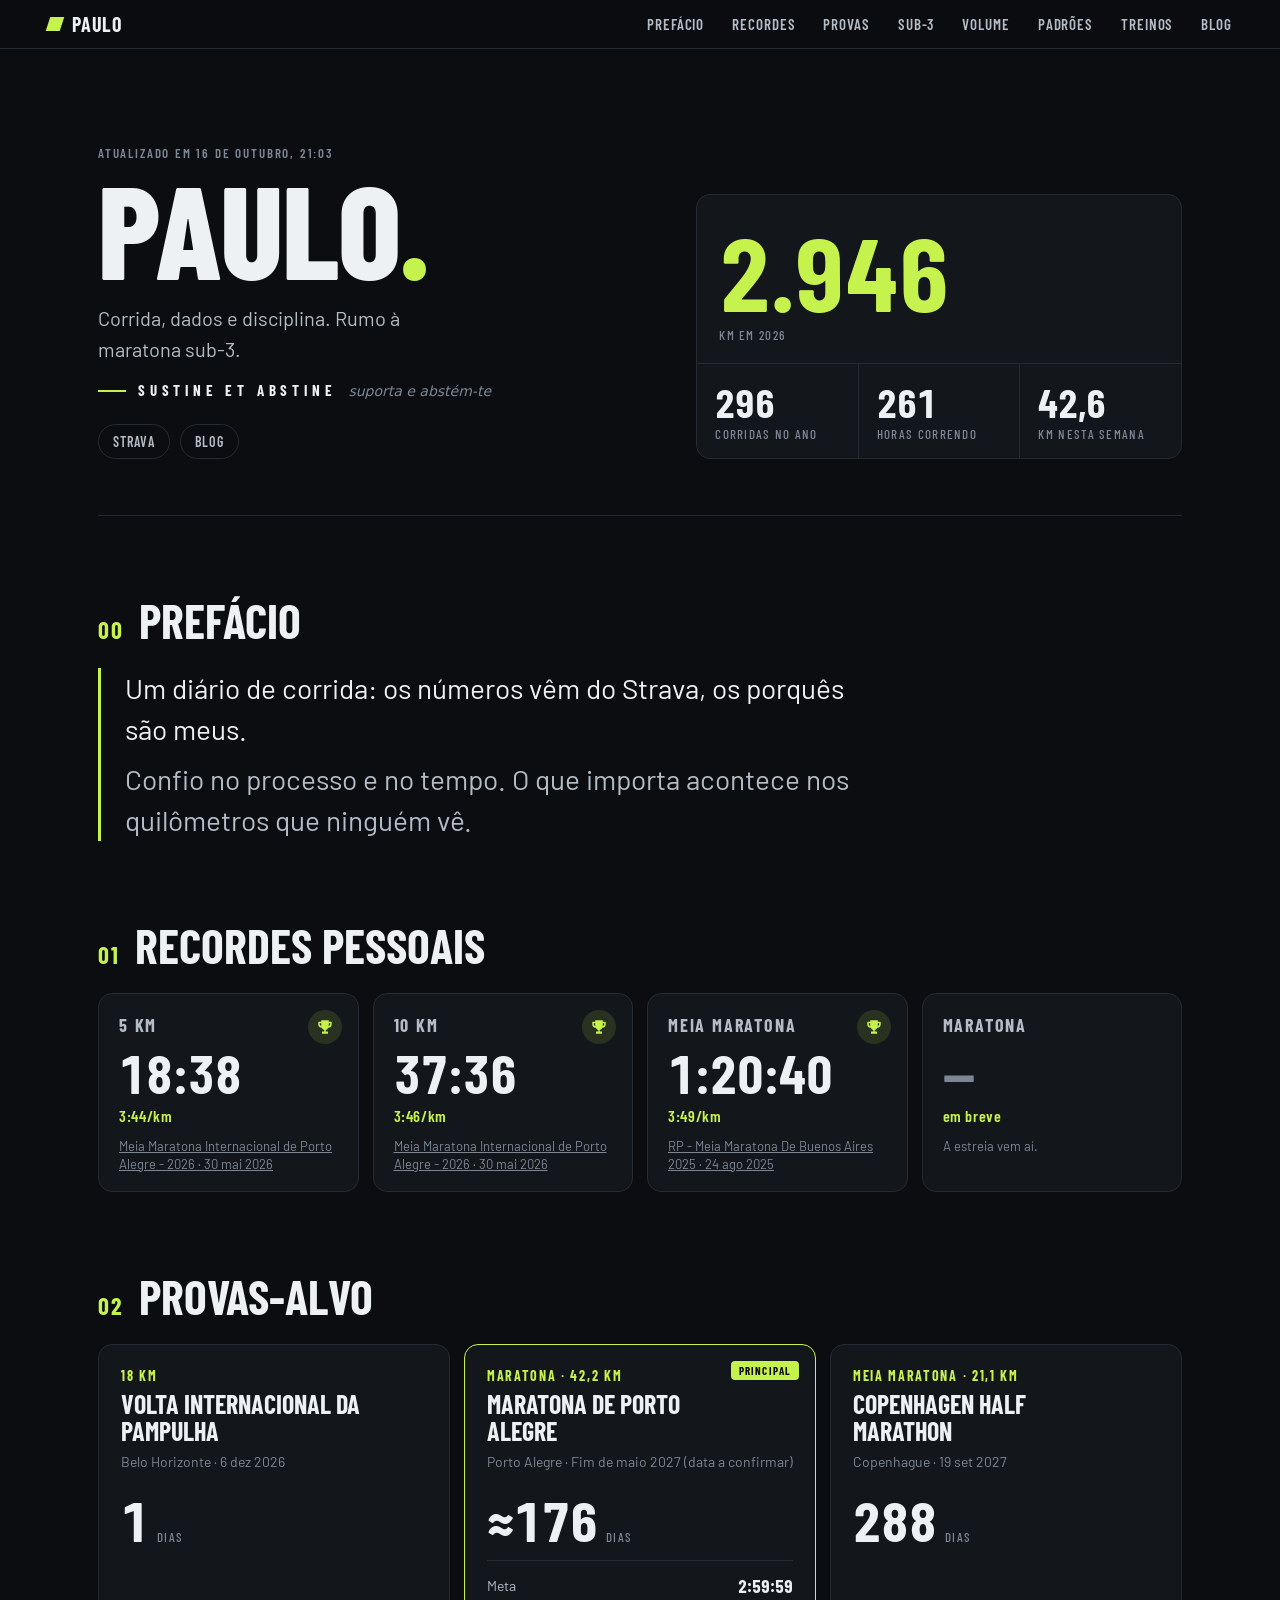
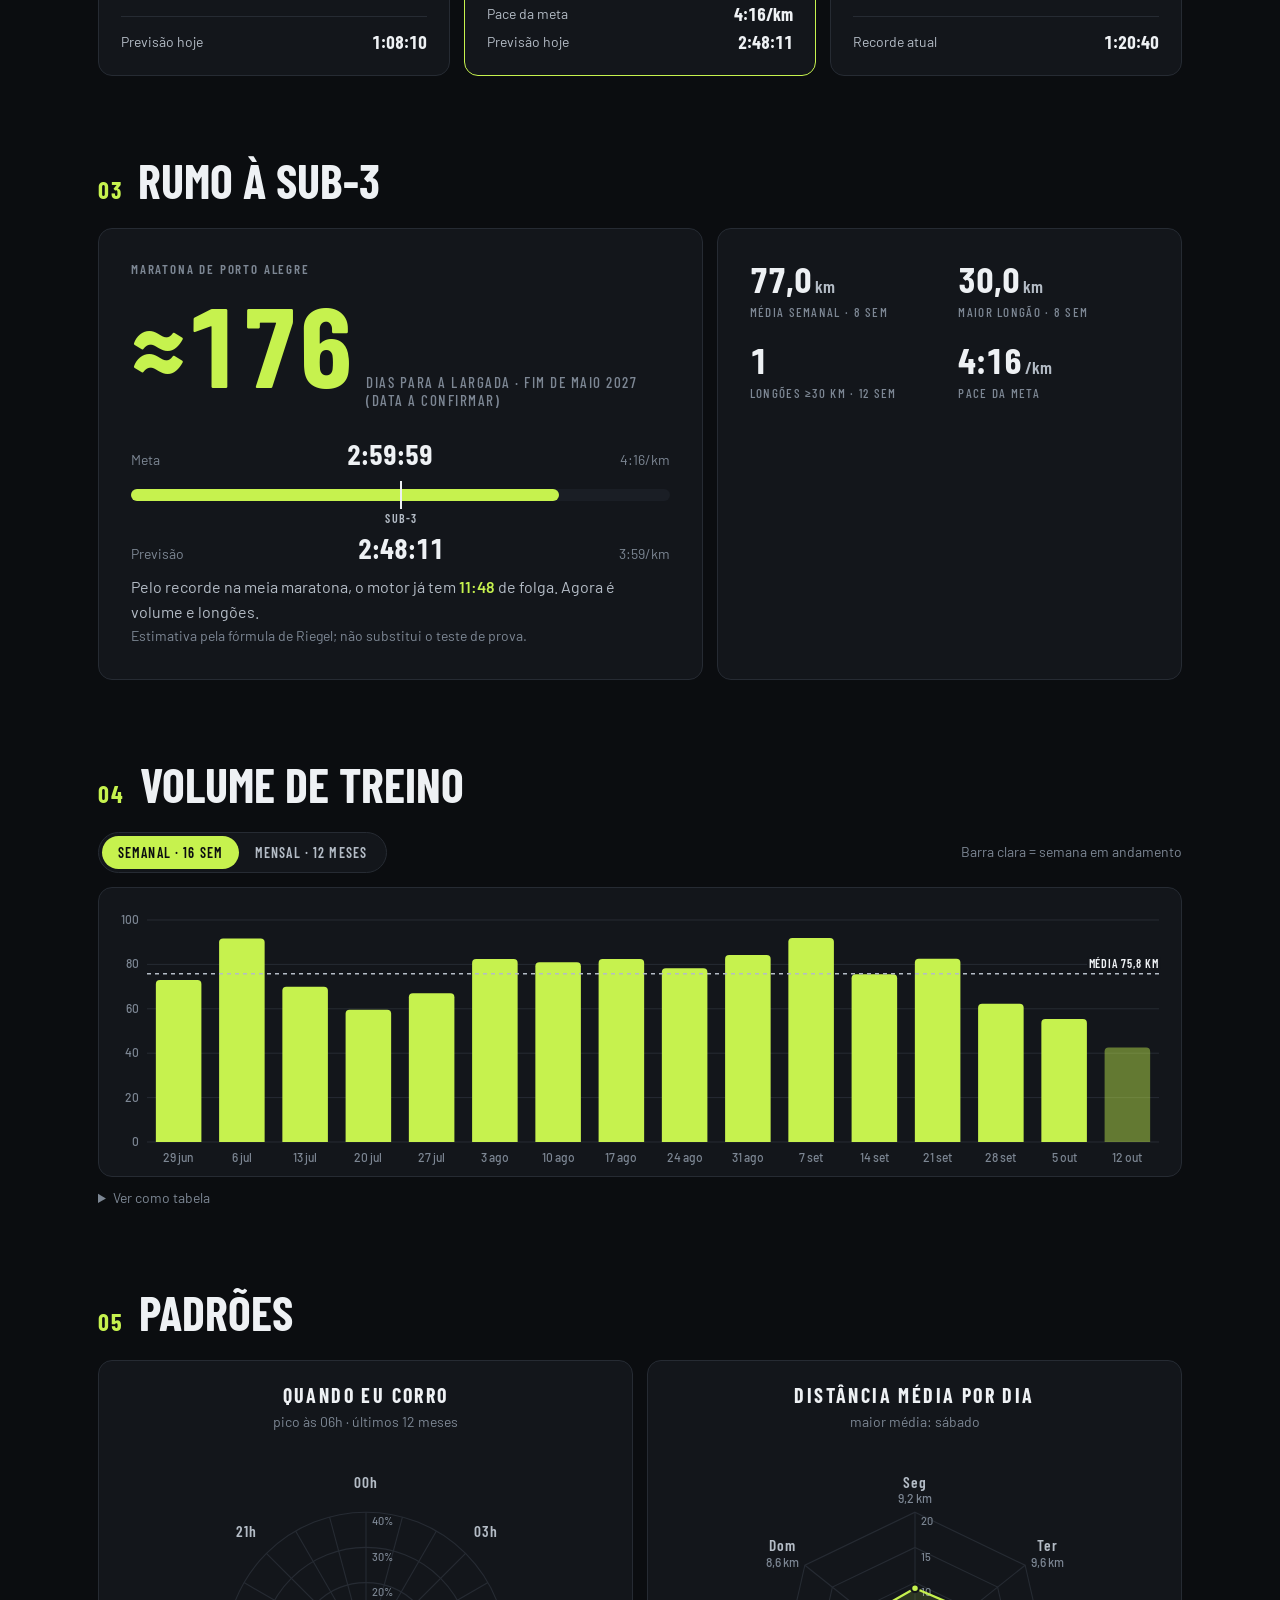
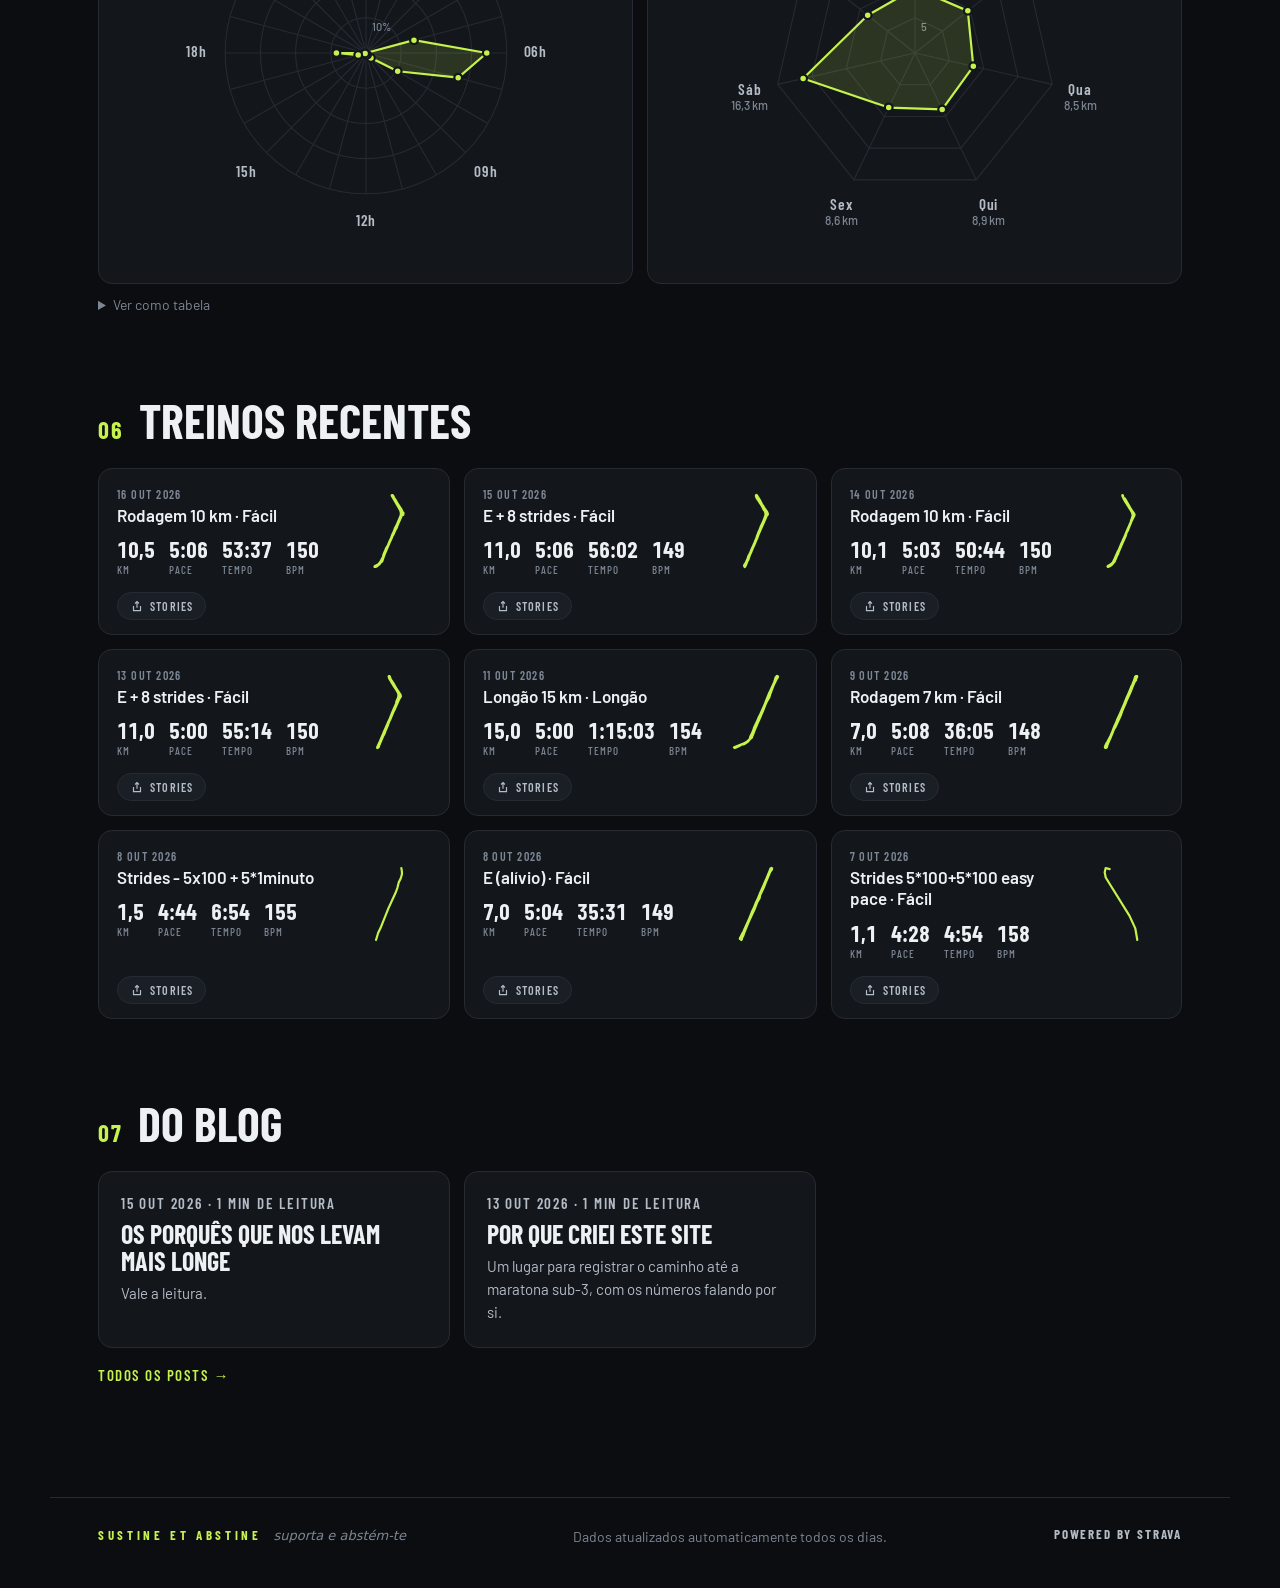
==== commit 6bc0b62f: "Add files via upload" ====
--- a/site-strava/index.html
+++ b/site-strava/index.html
@@ -45,10 +45,7 @@
 
   <section id="prefacio" class="block">
     <h2><span class="idx">00</span>Prefácio</h2>
-    <div class="preface">
-      <div class="preface-text prose" id="preface-text"></div>
-      <aside class="about-data" id="about-data" aria-label="Sobre os dados"></aside>
-    </div>
+    <div class="preface-text" id="preface-text"></div>
   </section>
 
   <section id="recordes" class="block">
--- a/site-strava/assets/style.css
+++ b/site-strava/assets/style.css
@@ -85,8 +85,9 @@
 
 /* ---------- prefácio */
 .preface { display: grid; grid-template-columns: minmax(0, 1.5fr) minmax(0, 1fr); gap: clamp(24px, 4vw, 56px); align-items: start; }
-.preface-text p { margin: 0 0 18px; font-size: clamp(18px, 1.8vw, 21px); line-height: 1.7; color: #d9dee4; max-width: 60ch; }
-.preface-text p:first-child::first-letter { float: left; margin: 6px 12px 0 0; font: 800 76px/.8 var(--display); color: var(--accent); }
+.preface-text { padding-left: 24px; border-left: 3px solid var(--accent); }
+.preface-text p { margin: 0 0 10px; max-width: 46ch; font-size: clamp(20px, 2.4vw, 28px); line-height: 1.45; color: var(--text); }
+.preface-text p:last-child { margin-bottom: 0; color: var(--text-2); }
 .preface-text strong { color: var(--text); }
 .preface-text a { color: var(--accent); }
 .about-data { background: var(--surface); border: 1px solid var(--line); border-radius: var(--radius); padding: 24px; }
